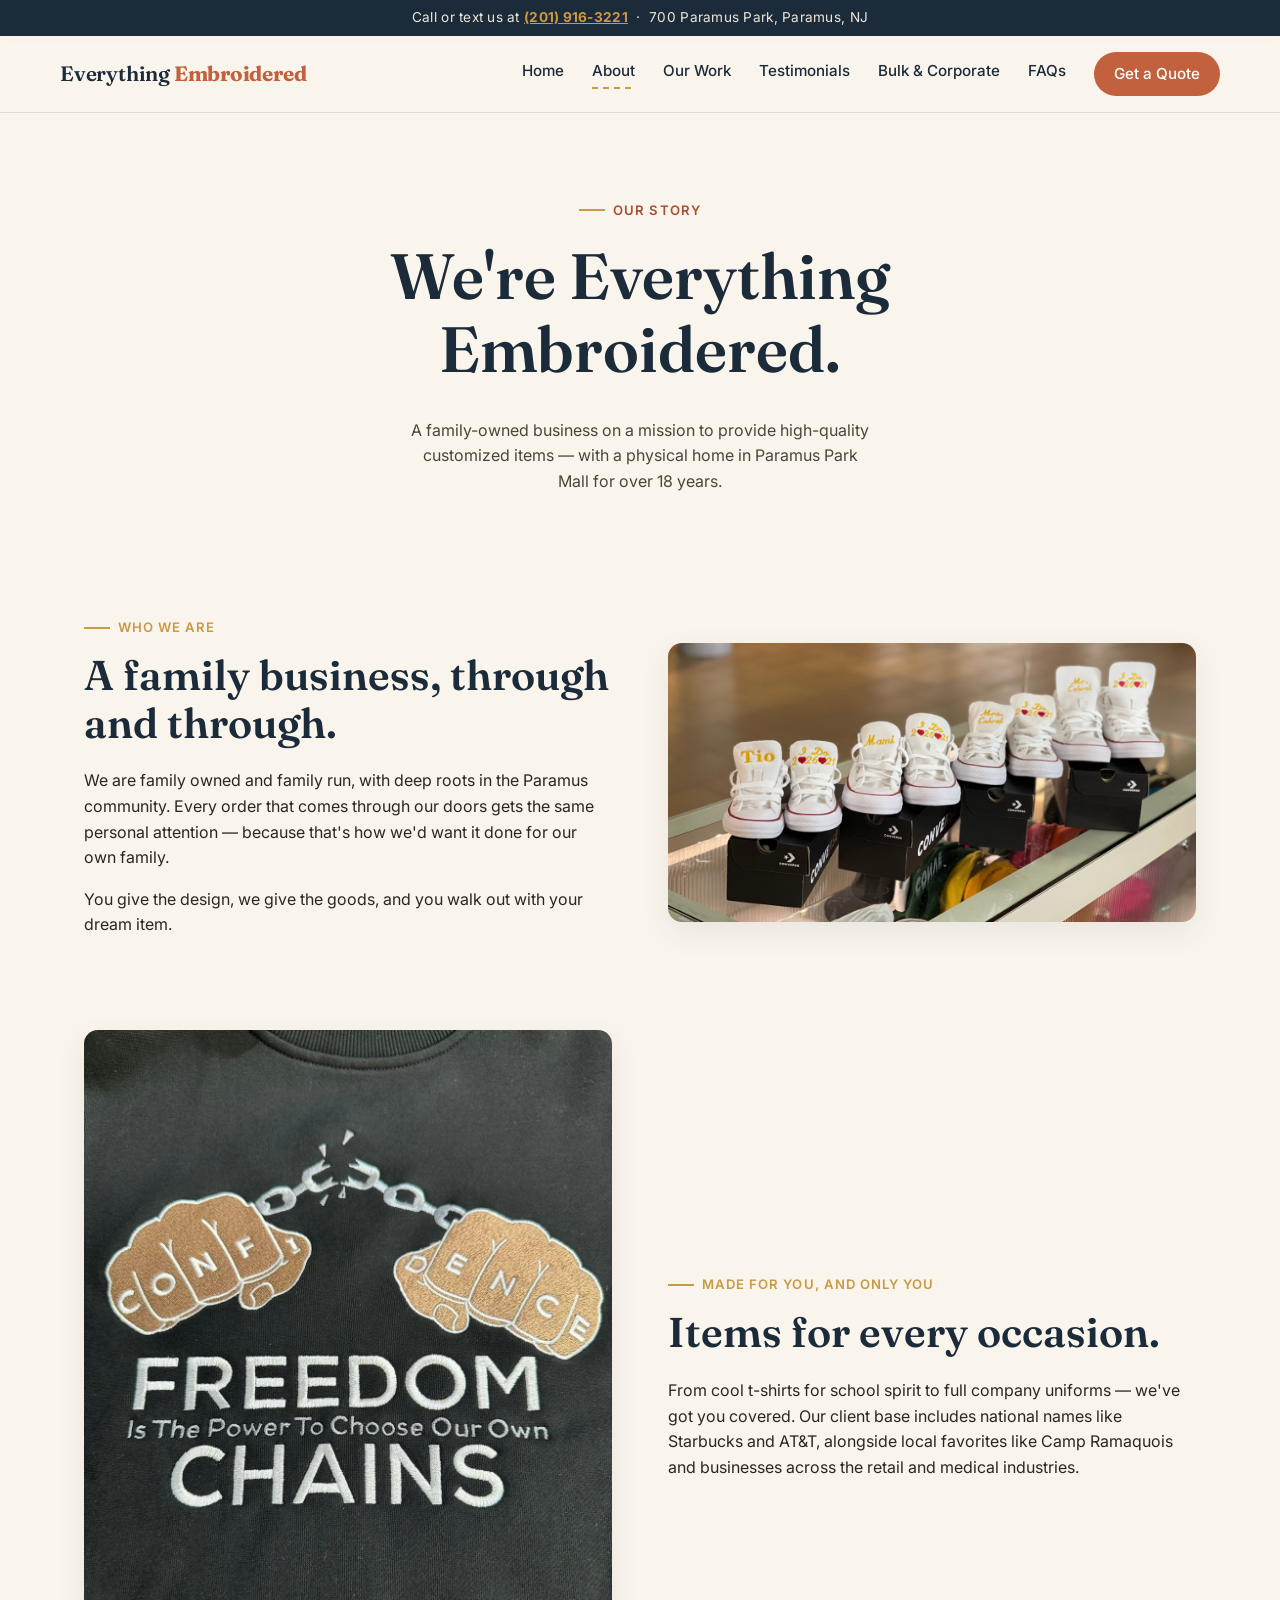
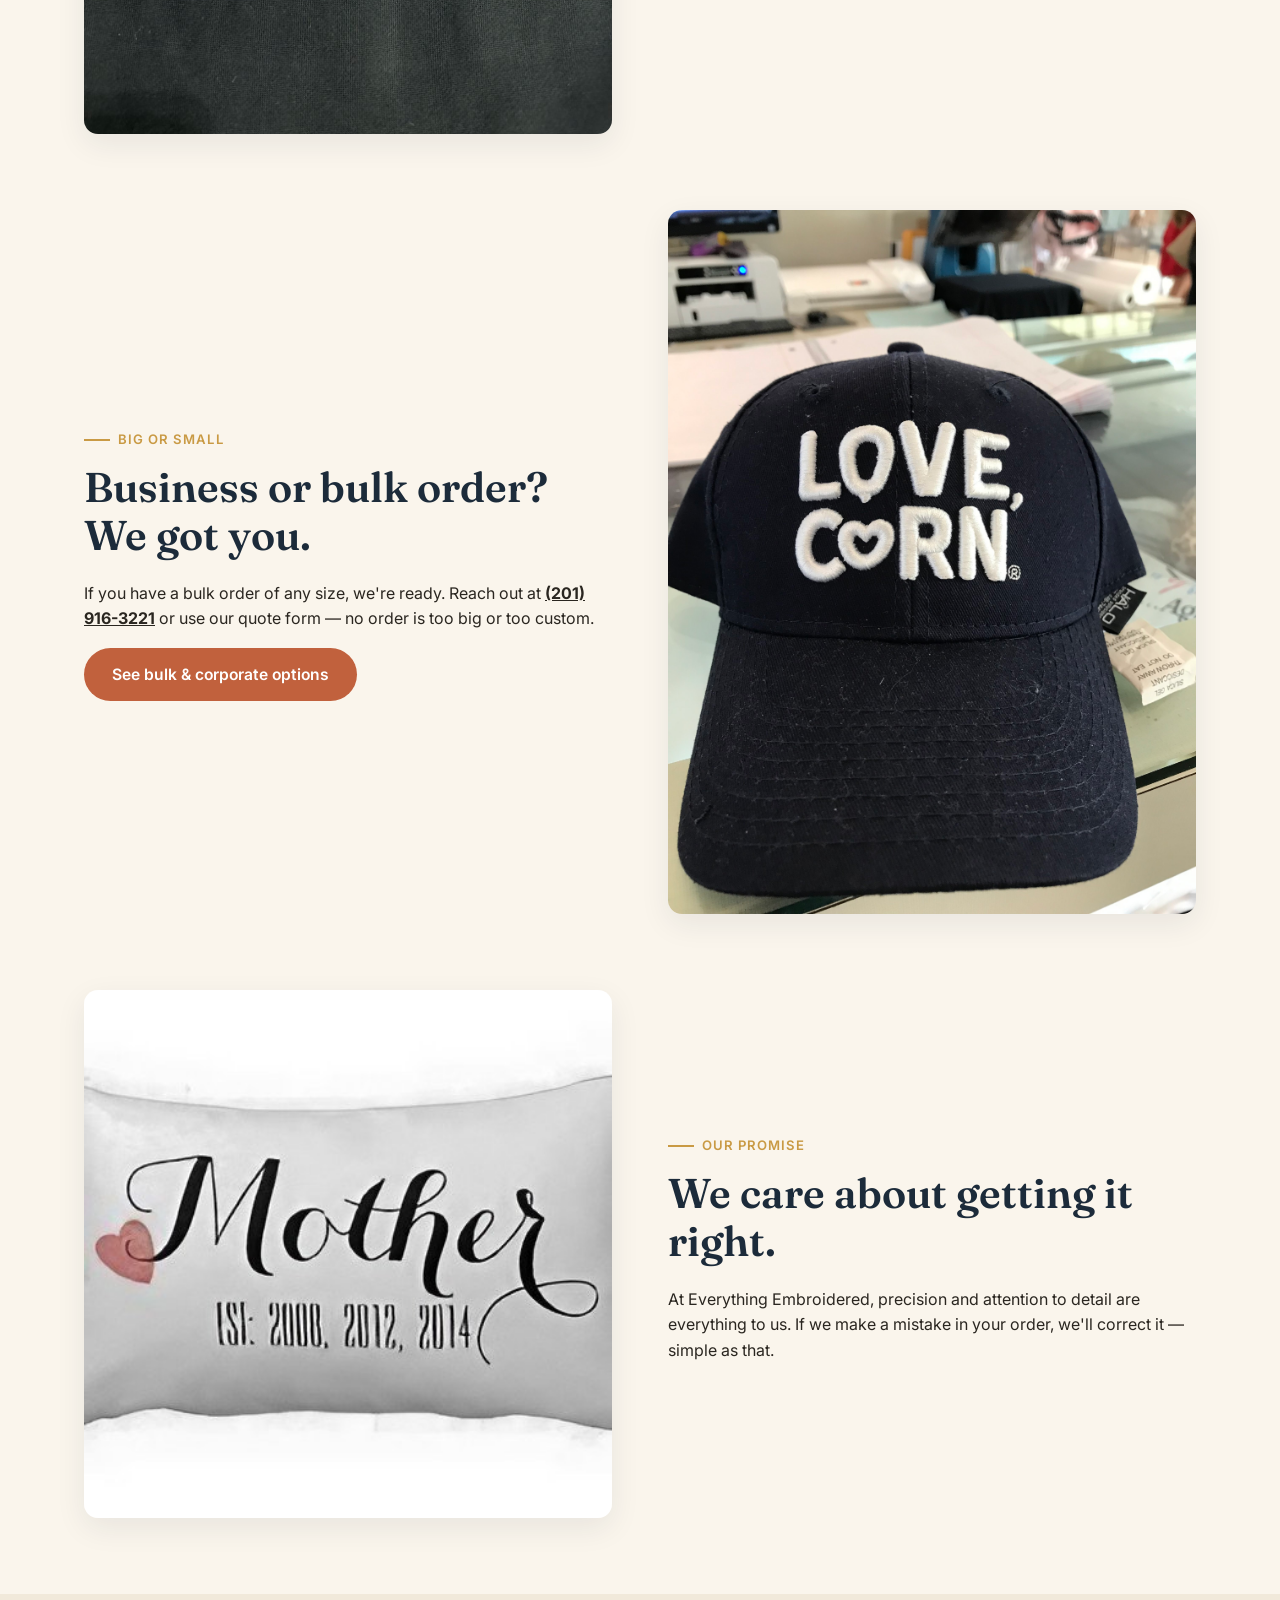
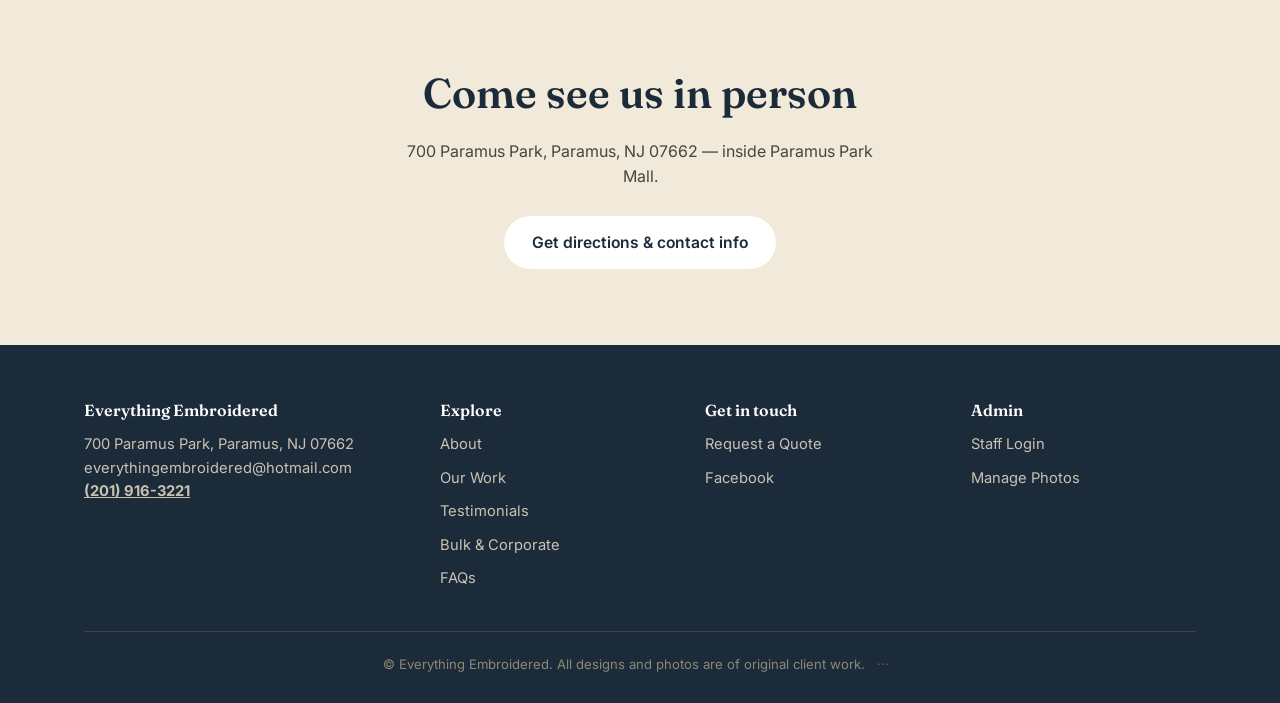
==== about.html @ 6da2e184 "Live admin page: log in, add and delete gallery photos via Pages Function; footer link Co-Authored-B" ====
<!DOCTYPE html>
<html lang="en">
<head>
<meta charset="UTF-8">
<meta name="viewport" content="width=device-width, initial-scale=1.0">
<title>About Us – Family-Owned Embroidery Shop in Paramus, NJ | Everything Embroidered</title>
<meta name="description" content="Family owned and run for over 18 years in Paramus Park Mall, NJ. Meet Everything Embroidered and see why local customers trust us for custom embroidery and printing.">
<link rel="stylesheet" href="style.css">
<link rel="icon" href="/favicon.ico" sizes="48x48">
<link rel="icon" type="image/png" sizes="32x32" href="/favicon-32.png">
<link rel="apple-touch-icon" href="/apple-touch-icon.png">
<meta name="robots" content="index, follow, max-image-preview:large, max-snippet:-1">
<meta name="theme-color" content="#1D2B3A">
<link rel="canonical" href="https://eembroidered.pages.dev/about">
<meta property="og:type" content="website">
<meta property="og:site_name" content="Everything Embroidered">
<meta property="og:locale" content="en_US">
<meta property="og:title" content="About Us – Family-Owned Embroidery Shop in Paramus, NJ | Everything Embroidered">
<meta property="og:description" content="Family owned and run for over 18 years in Paramus Park Mall, NJ. Meet Everything Embroidered and see why local customers trust us for custom embroidery and printing.">
<meta property="og:url" content="https://eembroidered.pages.dev/about">
<meta property="og:image" content="https://eembroidered.pages.dev/images_fallback/monogram.jpg">
<meta property="og:image:alt" content="Custom monogrammed embroidery by Everything Embroidered">
<meta name="twitter:card" content="summary_large_image">
<meta name="twitter:title" content="About Us – Family-Owned Embroidery Shop in Paramus, NJ | Everything Embroidered">
<meta name="twitter:description" content="Family owned and run for over 18 years in Paramus Park Mall, NJ. Meet Everything Embroidered and see why local customers trust us for custom embroidery and printing.">
<meta name="twitter:image" content="https://eembroidered.pages.dev/images_fallback/monogram.jpg">
<script type="application/ld+json">{"@context":"https://schema.org","@type":"BreadcrumbList","itemListElement":[{"@type":"ListItem","position":1,"name":"Home","item":"https://eembroidered.pages.dev/"},{"@type":"ListItem","position":2,"name":"About Us","item":"https://eembroidered.pages.dev/about"}]}</script>
</head>
<body>

<div class="call-strip">Call or text us at <a href="tel:2019163221"><strong><u>(201) 916-3221</u></strong></a> &nbsp;·&nbsp; 700 Paramus Park, Paramus, NJ</div>

<header class="site-header">
  <div class="container nav-wrap">
    <a href="index.html" class="brand">Everything <span>Embroidered</span></a>
    <button class="menu-toggle" aria-label="Toggle menu" onclick="document.querySelector('.main-nav').classList.toggle('open')">☰</button>
    <nav class="main-nav">
      <a href="index.html" class="stitch-underline">Home</a>
      <a href="about.html" class="stitch-underline active">About</a>
      <a href="work.html" class="stitch-underline">Our Work</a>
      <a href="testimonials.html" class="stitch-underline">Testimonials</a>
      <a href="bulk.html" class="stitch-underline">Bulk &amp; Corporate</a>
      <a href="faq.html" class="stitch-underline">FAQs</a>
      <a href="contact.html" class="nav-cta">Get a Quote</a>
    </nav>
  </div>
</header>

<section class="page-hero" style="padding-bottom:40px;">
  <div class="container" style="text-align:center; max-width:720px;">
    <div class="hero-eyebrow" style="justify-content:center;">Our story</div>
    <h1>We're Everything Embroidered.</h1>
    <p class="lede" style="margin:0 auto;">A family-owned business on a mission to provide high-quality customized items — with a physical home in Paramus Park Mall for over 18 years.</p>
  </div>
</section>

<section class="section">
  <div class="container">

    <div class="split-row">
      <div class="split-text">
        <div class="hero-eyebrow">Who we are</div>
        <h2>A family business, through and through.</h2>
        <p>We are family owned and family run, with deep roots in the Paramus community. Every order that comes through our doors gets the same personal attention — because that's how we'd want it done for our own family.</p>
        <p>You give the design, we give the goods, and you walk out with your dream item.</p>
      </div>
      <div class="split-photo">
        <img loading="lazy" decoding="async" src="images_fallback/IMG_1926.jpg" alt="Family keepsake embroidery">
      </div>
    </div>

    <div class="split-row reverse">
      <div class="split-text">
        <div class="hero-eyebrow">Made for you, and only you</div>
        <h2>Items for every occasion.</h2>
        <p>From cool t-shirts for school spirit to full company uniforms — we've got you covered. Our client base includes national names like Starbucks and AT&T, alongside local favorites like Camp Ramaquois and businesses across the retail and medical industries.</p>
      </div>
      <div class="split-photo">
        <img loading="lazy" decoding="async" src="images_fallback/freedom.jpg" alt="Custom embroidered apparel design"></div>
    </div>

    <div class="split-row">
      <div class="split-text">
        <div class="hero-eyebrow">Big or small</div>
        <h2>Business or bulk order? We got you.</h2>
        <p>If you have a bulk order of any size, we're ready. Reach out at <a href="tel:2019163221"><strong><u>(201) 916-3221</u></strong></a> or use our quote form — no order is too big or too custom.</p>
        <a href="bulk.html" class="btn abt-bulk-cta">See bulk &amp; corporate options</a>
      </div>
      <div class="split-photo">
        <img loading="lazy" decoding="async" src="images_fallback/IMG_8448.jpg" alt="Bulk custom order example">
      </div>
    </div>

    <div class="split-row reverse" style="margin-bottom:0;">
      <div class="split-text">
        <div class="hero-eyebrow">Our promise</div>
        <h2>We care about getting it right.</h2>
        <p>At Everything Embroidered, precision and attention to detail are everything to us. If we make a mistake in your order, we'll correct it — simple as that.</p>
      </div>
      <div class="split-photo">
        <img loading="lazy" decoding="async" src="images_fallback/mompillow.jpeg" alt="Custom pillow gift">
      </div>
    </div>

  </div>
</section>

<section class="section section-alt" style="text-align:center;">
  <div class="container">
    <h2>Come see us in person</h2>
    <p style="max-width:480px; margin:0 auto 26px; color:#4A453C;">700 Paramus Park, Paramus, NJ 07662 — inside Paramus Park Mall.</p>
    <a href="contact.html" class="btn btn-primary">Get directions &amp; contact info</a>
  </div>
</section>

<footer class="site-footer">
  <div class="container">
    <div class="footer-grid">
      <div>
        <h4>Everything Embroidered</h4>
        <p>700 Paramus Park, Paramus, NJ 07662<br>everythingembroidered@hotmail.com<br><a href="tel:2019163221"><strong><u>(201) 916-3221</u></strong></a></p>
      </div>
      <div>
        <h4>Explore</h4>
        <div class="footer-links">
          <a href="about.html">About</a>
          <a href="work.html">Our Work</a>
          <a href="testimonials.html">Testimonials</a>
          <a href="bulk.html">Bulk &amp; Corporate</a>
          <a href="faq.html">FAQs</a>
        </div>
      </div>
      <div>
        <h4>Get in touch</h4>
        <div class="footer-links">
          <a href="contact.html">Request a Quote</a>
          <a href="https://www.facebook.com/everythingembroidered11">Facebook</a>
        </div>
      </div>
      <div>
        <h4>Admin</h4>
        <div class="footer-links">
          <a href="#" id="staffGate2">Staff Login</a>
          <a href="admin.html">Manage Photos</a>
        </div>
      </div>
    </div>
    <div class="footer-bottom">© Everything Embroidered. All designs and photos are of original client work. <a href="#" id="staffGate" style="color:inherit; text-decoration:none; opacity:0.6; padding:4px 8px;" title="Staff access">&middot;&middot;&middot;</a></div>
  </div>
</footer>

<a href="tel:2019163221" class="sticky-call">📞 Call Now</a>

<script src="gallery-config.js"></script>
<script src="site.js" defer></script>
</body>
</html>
---- style.css ----
@import url('https://fonts.googleapis.com/css2?family=Fraunces:ital,opsz,wght@0,9..144,400;0,9..144,500;0,9..144,600;0,9..144,700;1,9..144,500&family=Inter:wght@400;500;600;700&display=swap');

:root {
  --navy: #1C2B3A;
  --forest: #233D2E;
  --terracotta: #C1613D;
  --terracotta-dark: #A64F31;
  --cream: #FAF5EC;
  --cream-2: #F1E9DA;
  --ink: #2A2620;
  --thread-gold: #C99A44;
  --line: rgba(42,38,32,0.12);
  --radius: 14px;
  --shadow: 0 10px 30px rgba(28,43,58,0.08);
}

* { box-sizing: border-box; }

html { scroll-behavior: smooth; }

body {
  margin: 0;
  background: var(--cream);
  color: var(--ink);
  font-family: 'Inter', sans-serif;
  font-size: 16px;
  line-height: 1.6;
}

h1, h2, h3, h4 {
  font-family: 'Fraunces', serif;
  font-weight: 600;
  color: var(--navy);
  line-height: 1.15;
  margin: 0 0 0.5em;
}

h1 { font-size: clamp(2.4rem, 5vw, 4rem); }
h2 { font-size: clamp(1.8rem, 3.4vw, 2.6rem); }
h3 { font-size: 1.3rem; }

p { margin: 0 0 1em; }

a { color: inherit; text-decoration: none; }

img { max-width: 100%; display: block; }

.container {
  max-width: 1160px;
  margin: 0 auto;
  padding: 0 24px;
}

/* Stitch motif — signature element */
.stitch-rule {
  border: none;
  height: 0;
  border-top: 2px dashed var(--thread-gold);
  opacity: 0.6;
  margin: 0;
}

.stitch-underline {
  position: relative;
  padding-bottom: 6px;
}
.stitch-underline::after {
  content: "";
  position: absolute;
  left: 0; bottom: 0;
  width: 100%; height: 2px;
  background-image: linear-gradient(90deg, var(--thread-gold) 0 6px, transparent 6px 11px);
  background-size: 11px 2px;
  opacity: 0;
  transform: scaleX(0);
  transform-origin: left;
  transition: transform 0.3s ease, opacity 0.3s ease;
}
.stitch-underline:hover::after,
.stitch-underline.active::after {
  opacity: 1;
  transform: scaleX(1);
}

/* Header */
header.site-header {
  position: sticky;
  top: 0;
  z-index: 50;
  background: rgba(250,245,236,0.92);
  backdrop-filter: blur(8px);
  border-bottom: 1px solid var(--line);
}
.nav-wrap {
  display: flex;
  align-items: center;
  justify-content: space-between;
  padding: 16px 0;
}
.brand {
  font-family: 'Fraunces', serif;
  font-weight: 600;
  font-size: 1.3rem;
  color: var(--navy);
  letter-spacing: -0.01em;
  white-space: nowrap;
}
.brand span { color: var(--terracotta); font-weight: 700; }

nav.main-nav {
  display: flex;
  gap: 28px;
  align-items: center;
}
nav.main-nav a {
  font-size: 0.95rem;
  font-weight: 500;
  color: var(--navy);
}
.nav-cta {
  background: var(--terracotta);
  color: #fff !important;
  padding: 10px 20px;
  border-radius: 999px;
  font-weight: 600;
  transition: background 0.2s ease, transform 0.2s ease;
}
.nav-cta:hover { background: var(--terracotta-dark); transform: translateY(-1px); }

.abt-bulk-cta {
  background: var(--terracotta);
  color: #fff !important;
}
.abt-bulk-cta:hover { background: var(--terracotta-dark); transform: translateY(-1px); }

.call-strip {
  background: var(--navy);
  color: #EFE7D8;
  text-align: center;
  font-size: 0.85rem;
  padding: 7px 12px;
  letter-spacing: 0.02em;
}
.call-strip a { color: var(--thread-gold); font-weight: 600; }

.menu-toggle {
  display: none;
  background: none;
  border: none;
  font-size: 1.6rem;
  color: var(--navy);
  cursor: pointer;
}

/* Hero */
.hero {
  position: relative;
  overflow: hidden;
  min-height: 82vh;
  display: flex;
  align-items: center;
  justify-content: center;
  text-align: center;
  padding: 60px 24px;
  color: #fff;
}
.hero-bg {
  position: absolute;
  inset: 0;
  z-index: 0;
}
.hero-bg img {
  width: 100%;
  height: 100%;
  object-fit: cover;
  filter: saturate(1.25) contrast(1.05);
}
.hero-bg::after {
  content: "";
  position: absolute;
  inset: 0;
  background: linear-gradient(180deg, rgba(28,43,58,0.30), rgba(28,43,58,0.52));
}
.hero-content {
  position: relative;
  z-index: 1;
  max-width: 720px;
}
.hero-eyebrow {
  display: inline-flex;
  align-items: center;
  gap: 8px;
  font-size: 0.82rem;
  font-weight: 600;
  letter-spacing: 0.08em;
  text-transform: uppercase;
  color: var(--thread-gold);
  margin-bottom: 18px;
  justify-content: center;
}
.hero-eyebrow::before {
  content: "";
  width: 26px;
  height: 2px;
  background: var(--thread-gold);
}
.hero h1 {
  color: #fff;
  margin-bottom: 16px;
  font-size: clamp(2.6rem, 6vw, 4.4rem);
  text-shadow: 0 2px 18px rgba(15,25,35,0.55);
}
.hero .lede {
  font-size: 1.15rem;
  color: rgba(255,255,255,0.95);
  max-width: 46ch;
  margin: 0 auto 30px;
  text-shadow: 0 1px 12px rgba(15,25,35,0.55);
}

/* Simple text hero for inner pages (no background image) */
.page-hero {
  padding: 80px 0 30px;
  text-align: center;
}
.page-hero .hero-eyebrow {
  justify-content: center;
  color: var(--terracotta-dark);
}
.page-hero .hero-eyebrow::before { background: var(--thread-gold); }
.page-hero h1 { color: var(--navy); }
.page-hero .lede { color: #4A453C; max-width: 46ch; margin: 0 auto 30px; }

/* Wide banner image for inner pages */
.page-banner {
  border-radius: var(--radius);
  overflow: hidden;
  box-shadow: var(--shadow);
  height: 340px;
}
.page-banner img {
  width: 100%;
  height: 100%;
  object-fit: cover;
}

/* Special adjustments for bulk page banner */
.page-banner-bulk {
  border-radius: var(--radius);
  overflow: hidden;
  box-shadow: var(--shadow);
  height: 340px;
}
.page-banner-bulk img {
  width: 100%;
  height: 100%;
  object-fit: cover;
  object-position: center 60%;
}

.btn-row { display: flex; gap: 16px; flex-wrap: wrap; justify-content: center; }
.btn {
  display: inline-block;
  padding: 14px 28px;
  border-radius: 999px;
  font-weight: 600;
  font-size: 0.98rem;
  transition: all 0.2s ease;
}
.btn-primary {
  background: #fff;
  color: var(--navy);
}
.btn-primary:hover { background: var(--cream-2); transform: translateY(-2px); }
.btn-secondary {
  border: 1.5px solid #fff;
  color: #fff;
}
.btn-secondary:hover { background: #fff; color: var(--navy); }

/* Section spacing */
.section { padding: 76px 0; }
.section-tight { padding: 48px 0; }
.section-alt { background: var(--cream-2); }
.section-dark { background: var(--navy); color: #EFE7D8; }
.section-dark h2, .section-dark h3 { color: #fff; }

.section-head {
  max-width: 640px;
  margin: 0 auto 44px;
  text-align: center;
}
.section-head .hero-eyebrow { justify-content: center; }
.section-head p { color: #4A453C; font-size: 1.05rem; }

/* Category tiles */
.tile-grid {
  display: grid;
  grid-template-columns: repeat(auto-fit, minmax(240px, 1fr));
  gap: 22px;
}
.tile {
  background: #fff;
  border-radius: var(--radius);
  overflow: hidden;
  box-shadow: var(--shadow);
  transition: transform 0.25s ease, box-shadow 0.25s ease;
}
.tile:hover { transform: translateY(-5px); box-shadow: 0 16px 40px rgba(28,43,58,0.14); }
.tile-img { aspect-ratio: 1/1; overflow: hidden; }
.tile-img img { width: 100%; height: 100%; object-fit: cover; }
.tile-body { padding: 20px 22px 24px; }
.tile-body h3 { margin-bottom: 6px; }
.tile-price {
  display: inline-block;
  font-size: 0.82rem;
  font-weight: 600;
  color: var(--terracotta-dark);
  background: rgba(193,97,61,0.1);
  padding: 4px 12px;
  border-radius: 999px;
  margin-bottom: 10px;
}
.tile-body p { color: #57534A; font-size: 0.95rem; margin-bottom: 0; }

/* Masonry-ish gallery */
.gallery {
  columns: 4 220px;
  column-gap: 18px;
}
.gallery figure {
  margin: 0 0 18px;
  break-inside: avoid;
  border-radius: 10px;
  overflow: hidden;
  box-shadow: var(--shadow);
}
.gallery img { width: 100%; display: block; }

/* Two-col content rows (About page) */
.split-row {
  display: grid;
  grid-template-columns: 1fr 1fr;
  gap: 56px;
  align-items: center;
  margin-bottom: 76px;
}
.split-row.reverse .split-photo { order: 1; }
.split-row.reverse .split-text { order: 2; }
.split-photo {
  border-radius: var(--radius);
  overflow: hidden;
  box-shadow: var(--shadow);
}
.split-photo img { width: 100%; }
.split-text .hero-eyebrow { margin-bottom: 14px; }

/* Client logos strip */
.client-strip {
  display: flex;
  flex-wrap: wrap;
  gap: 14px;
  justify-content: center;
  margin-top: 34px;
}
.client-chip {
  background: rgba(255,255,255,0.08);
  border: 1px solid rgba(255,255,255,0.18);
  padding: 10px 20px;
  border-radius: 999px;
  font-size: 0.9rem;
  font-weight: 500;
}

/* Steps */
.steps {
  display: grid;
  grid-template-columns: repeat(3, 1fr);
  gap: 30px;
  margin-top: 40px;
}
.step {
  background: #fff;
  border-radius: var(--radius);
  padding: 30px 26px;
  box-shadow: var(--shadow);
  position: relative;
}
.step .num {
  font-family: 'Fraunces', serif;
  font-size: 2rem;
  color: var(--thread-gold);
  margin-bottom: 12px;
  font-weight: 600;
}

/* Forms */
.form-card {
  background: #fff;
  border-radius: var(--radius);
  padding: 40px;
  box-shadow: var(--shadow);
}
.form-row { display: grid; grid-template-columns: 1fr 1fr; gap: 18px; margin-bottom: 18px; }
.form-field { display: flex; flex-direction: column; gap: 6px; margin-bottom: 18px; }
.form-field.full { grid-column: 1 / -1; }
.form-field label { font-size: 0.88rem; font-weight: 600; color: var(--navy); }
.form-field input,
.form-field select,
.form-field textarea {
  font-family: 'Inter', sans-serif;
  font-size: 0.98rem;
  padding: 12px 14px;
  border: 1.5px solid var(--line);
  border-radius: 8px;
  background: var(--cream);
  color: var(--ink);
}
.form-field input:focus,
.form-field select:focus,
.form-field textarea:focus {
  outline: 2px solid var(--terracotta);
  outline-offset: 1px;
  background: #fff;
}
.form-field textarea { resize: vertical; min-height: 110px; }

/* Contact info cards */
.contact-cards { display: grid; grid-template-columns: repeat(3, 1fr); gap: 22px; margin-bottom: 50px; }
.contact-card {
  background: #fff;
  border-radius: var(--radius);
  padding: 26px;
  box-shadow: var(--shadow);
  text-align: center;
}
.contact-card .icon { font-size: 1.6rem; margin-bottom: 10px; }
.contact-card a, .contact-card p { color: #4A453C; margin: 0; }
.contact-card a { color: var(--terracotta-dark); font-weight: 600; }

/* FAQ accordion */
.faq-item {
  border-bottom: 1px solid var(--line);
  padding: 22px 0;
}
.faq-item summary {
  cursor: pointer;
  font-family: 'Fraunces', serif;
  font-weight: 600;
  font-size: 1.1rem;
  color: var(--navy);
  list-style: none;
  display: flex;
  justify-content: space-between;
  align-items: center;
}
.faq-item summary::-webkit-details-marker { display: none; }
.faq-item summary::after {
  content: "+";
  font-size: 1.4rem;
  color: var(--terracotta);
  transition: transform 0.2s ease;
}
.faq-item[open] summary::after { transform: rotate(45deg); }
.faq-item p { margin-top: 12px; color: #4A453C; }

/* Footer */
footer.site-footer {
  background: var(--navy);
  color: #C9C2B2;
  padding: 56px 0 28px;
}
.footer-grid {
  display: grid;
  grid-template-columns: 1.4fr 1fr 1fr 1fr;
  gap: 40px;
  margin-bottom: 40px;
}
.footer-grid h4 { color: #fff; font-size: 1rem; margin-bottom: 14px; }
.footer-grid a, .footer-grid p { color: #C9C2B2; font-size: 0.92rem; }
.footer-links { display: flex; flex-direction: column; gap: 10px; }
.footer-bottom {
  border-top: 1px solid rgba(255,255,255,0.12);
  padding-top: 22px;
  font-size: 0.82rem;
  color: #8B8877;
  text-align: center;
}

/* Sticky call button (mobile) */
.sticky-call {
  display: none;
}

/* Responsive */
@media (max-width: 900px) {
  .hero-grid, .split-row, .split-row.reverse { grid-template-columns: 1fr; }
  .split-row.reverse .split-photo { order: 0; }
  .split-row.reverse .split-text { order: 0; }
  .tile-grid { grid-template-columns: repeat(2, 1fr); }
  .steps { grid-template-columns: 1fr; }
  .contact-cards { grid-template-columns: 1fr; }
  .footer-grid { grid-template-columns: 1fr; }
  .form-row { grid-template-columns: 1fr; }
}

@media (max-width: 720px) {
  nav.main-nav {
    position: fixed;
    top: 96px; left: 0; right: 0;
    background: var(--cream);
    flex-direction: column;
    padding: 20px 24px 30px;
    border-bottom: 1px solid var(--line);
    display: none;
    gap: 18px;
  }
  nav.main-nav.open { display: flex; }
  .menu-toggle { display: block; }
  .tile-grid { grid-template-columns: 1fr; }
  .gallery { columns: 2 160px; }
  .sticky-call {
    display: flex;
    position: fixed;
    bottom: 18px; left: 50%;
    transform: translateX(-50%);
    background: var(--terracotta);
    color: #fff;
    padding: 14px 26px;
    border-radius: 999px;
    font-weight: 600;
    box-shadow: 0 8px 24px rgba(0,0,0,0.25);
    z-index: 60;
    align-items: center;
    gap: 8px;
  }
}

@media (prefers-reduced-motion: reduce) {
  * { transition: none !important; animation: none !important; }
}
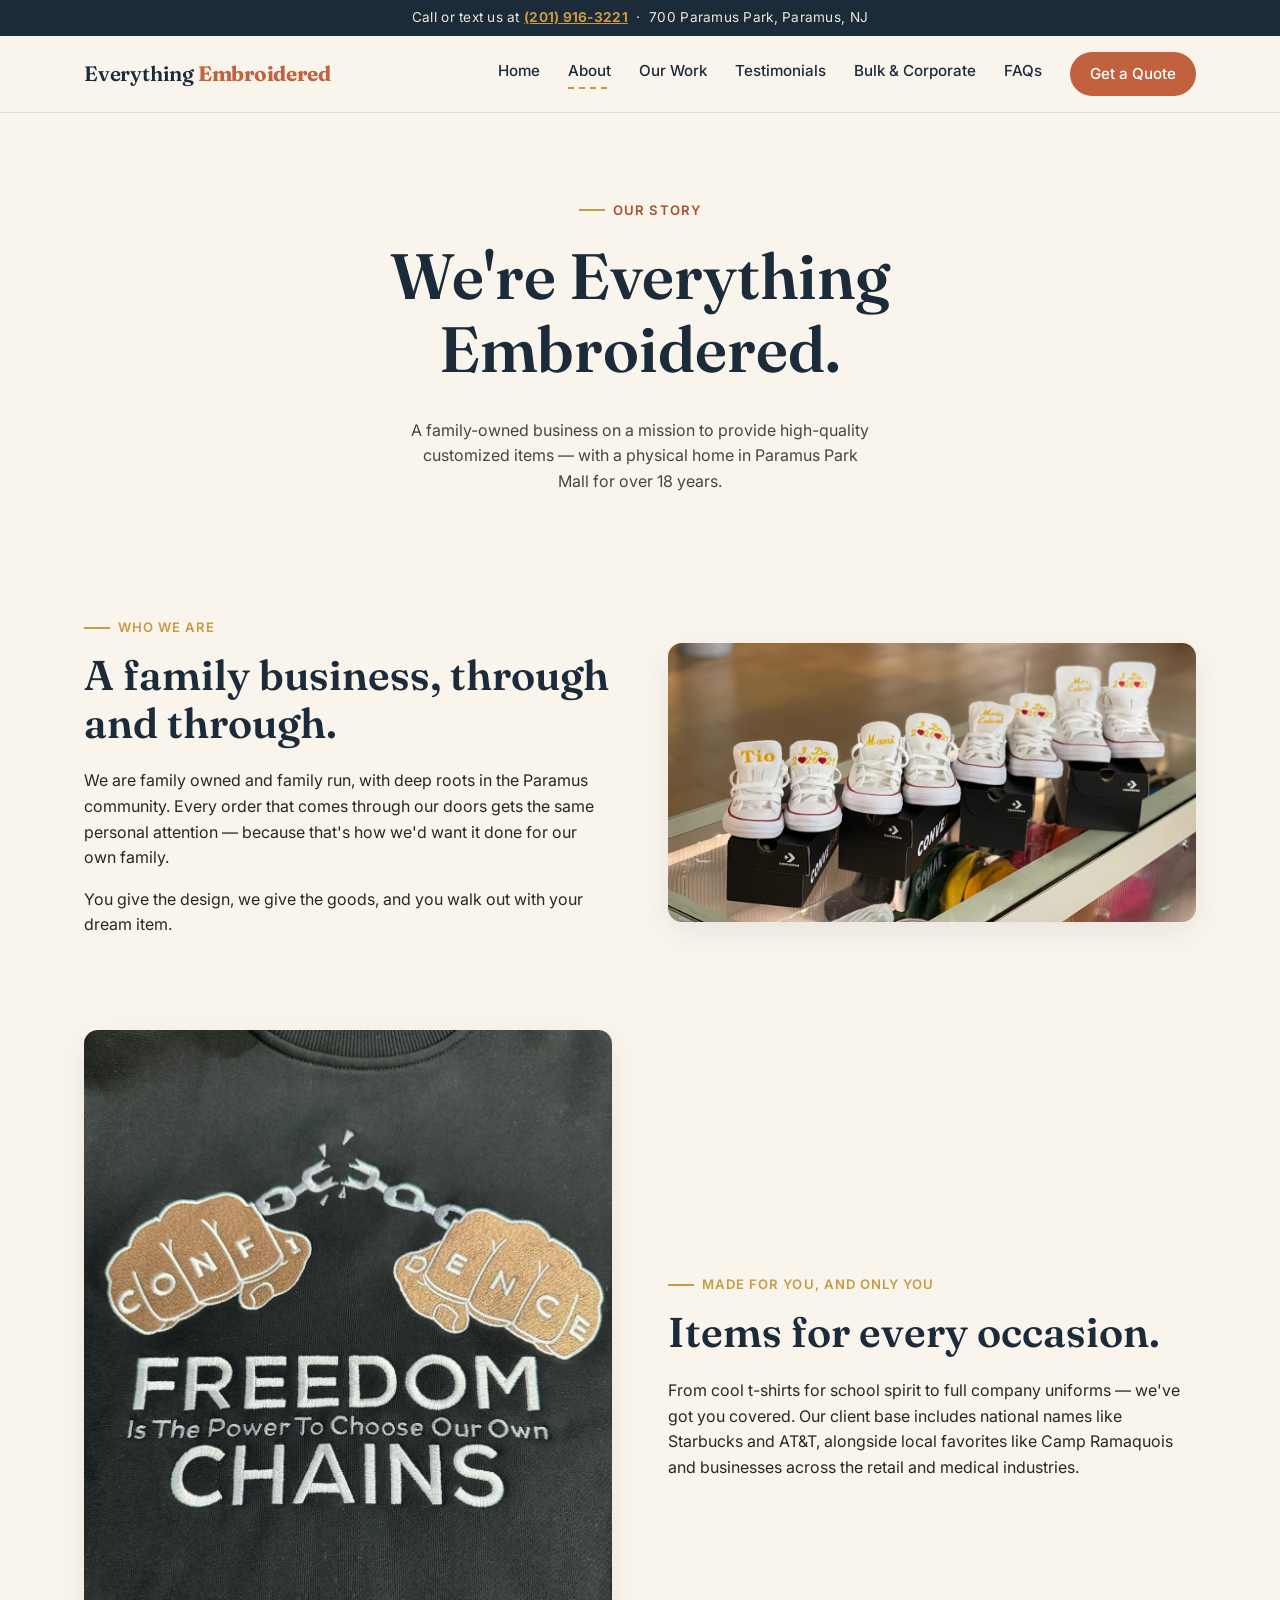
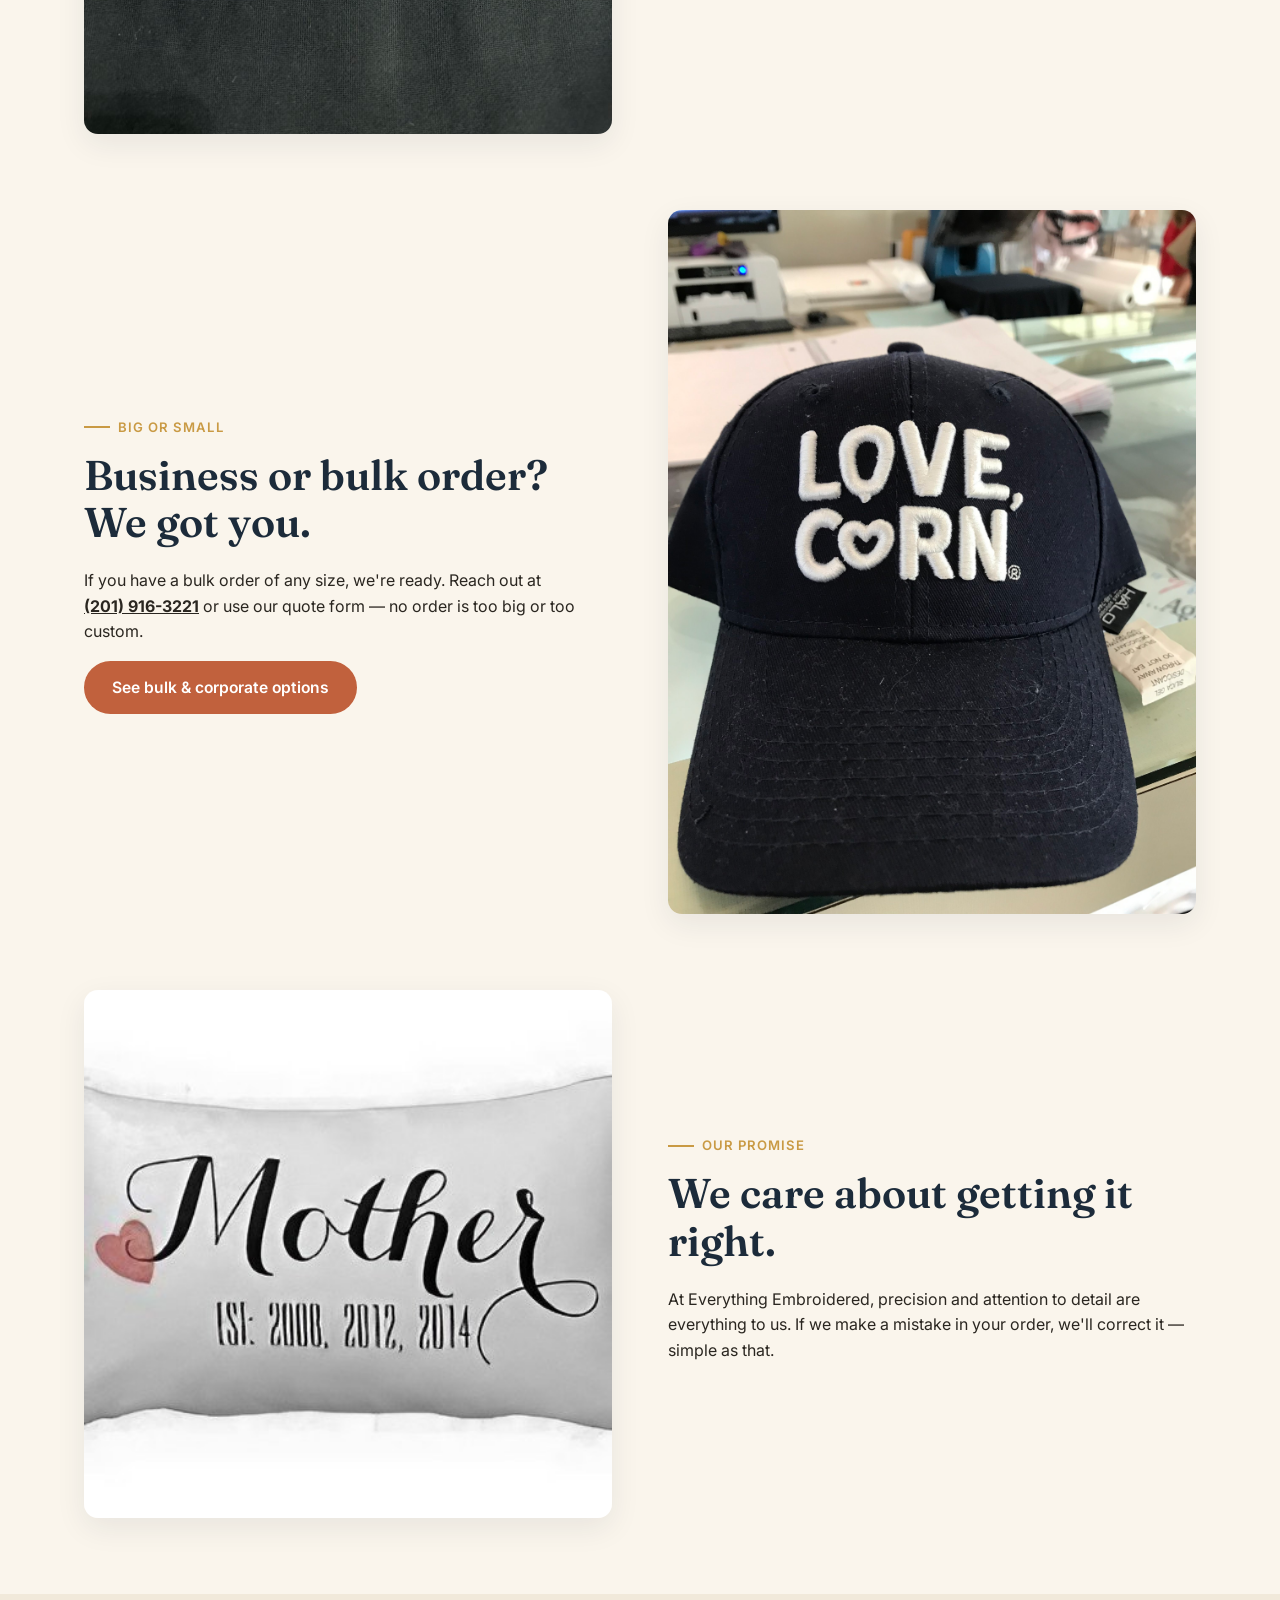
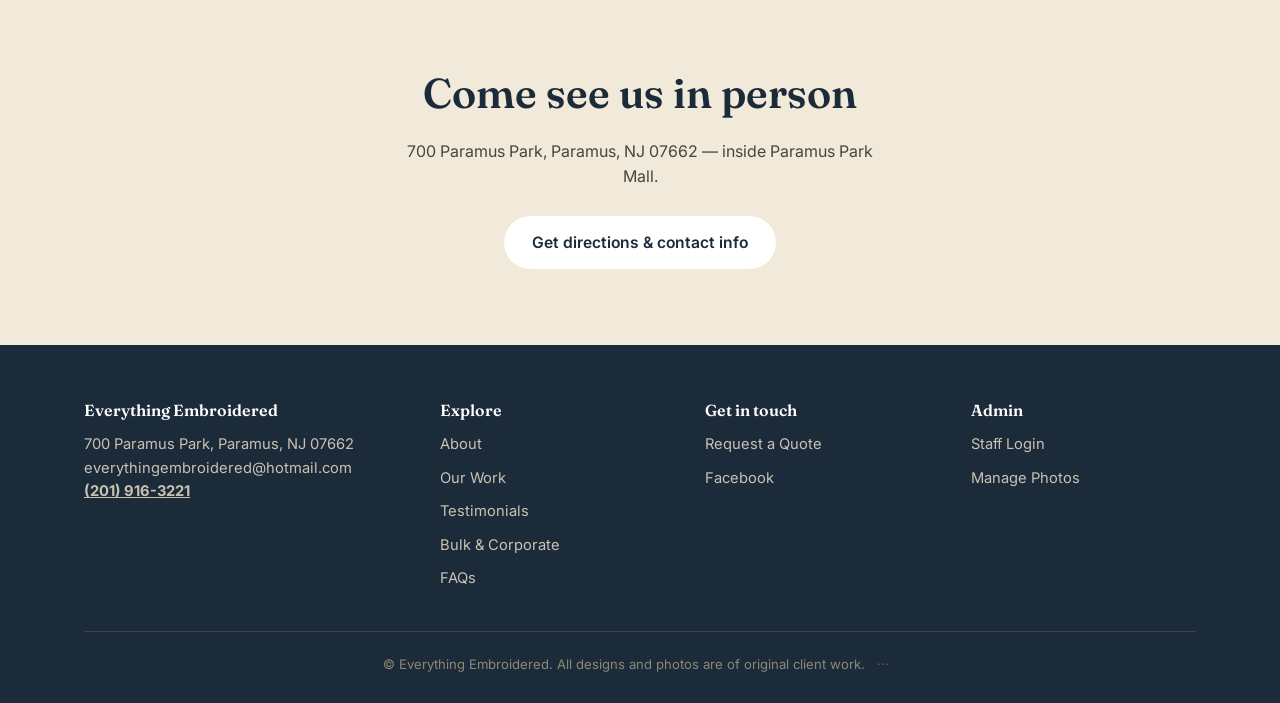
==== commit d602e453: "Switch to eembroidered.com: SEO/AIO (llms.txt, AI crawler rules, richer schema, FAQ), pages.dev redi" ====
--- a/about.html
+++ b/about.html
@@ -11,37 +11,37 @@
 <link rel="apple-touch-icon" href="/apple-touch-icon.png">
 <meta name="robots" content="index, follow, max-image-preview:large, max-snippet:-1">
 <meta name="theme-color" content="#1D2B3A">
-<link rel="canonical" href="https://eembroidered.pages.dev/about">
+<link rel="canonical" href="https://eembroidered.com/about">
 <meta property="og:type" content="website">
 <meta property="og:site_name" content="Everything Embroidered">
 <meta property="og:locale" content="en_US">
 <meta property="og:title" content="About Us – Family-Owned Embroidery Shop in Paramus, NJ | Everything Embroidered">
 <meta property="og:description" content="Family owned and run for over 18 years in Paramus Park Mall, NJ. Meet Everything Embroidered and see why local customers trust us for custom embroidery and printing.">
-<meta property="og:url" content="https://eembroidered.pages.dev/about">
-<meta property="og:image" content="https://eembroidered.pages.dev/images_fallback/monogram.jpg">
+<meta property="og:url" content="https://eembroidered.com/about">
+<meta property="og:image" content="https://eembroidered.com/images_fallback/monogram.jpg">
 <meta property="og:image:alt" content="Custom monogrammed embroidery by Everything Embroidered">
 <meta name="twitter:card" content="summary_large_image">
 <meta name="twitter:title" content="About Us – Family-Owned Embroidery Shop in Paramus, NJ | Everything Embroidered">
 <meta name="twitter:description" content="Family owned and run for over 18 years in Paramus Park Mall, NJ. Meet Everything Embroidered and see why local customers trust us for custom embroidery and printing.">
-<meta name="twitter:image" content="https://eembroidered.pages.dev/images_fallback/monogram.jpg">
-<script type="application/ld+json">{"@context":"https://schema.org","@type":"BreadcrumbList","itemListElement":[{"@type":"ListItem","position":1,"name":"Home","item":"https://eembroidered.pages.dev/"},{"@type":"ListItem","position":2,"name":"About Us","item":"https://eembroidered.pages.dev/about"}]}</script>
+<meta name="twitter:image" content="https://eembroidered.com/images_fallback/monogram.jpg">
+<script type="application/ld+json">{"@context":"https://schema.org","@type":"BreadcrumbList","itemListElement":[{"@type":"ListItem","position":1,"name":"Home","item":"https://eembroidered.com/"},{"@type":"ListItem","position":2,"name":"About Us","item":"https://eembroidered.com/about"}]}</script>
 </head>
 <body>
 
-<div class="call-strip">Call or text us at <a href="tel:2019163221"><strong><u>(201) 916-3221</u></strong></a> &nbsp;·&nbsp; 700 Paramus Park, Paramus, NJ</div>
+<div class="call-strip">Call or text us at <a href="tel:2019163221"><strong><u>(201) 916-3221</u></strong></a><span class="strip-addr"> &nbsp;·&nbsp; 700 Paramus Park, Paramus, NJ</span></div>
 
 <header class="site-header">
   <div class="container nav-wrap">
-    <a href="index.html" class="brand">Everything <span>Embroidered</span></a>
+    <a href="/" class="brand">Everything <span>Embroidered</span></a>
     <button class="menu-toggle" aria-label="Toggle menu" onclick="document.querySelector('.main-nav').classList.toggle('open')">☰</button>
     <nav class="main-nav">
-      <a href="index.html" class="stitch-underline">Home</a>
-      <a href="about.html" class="stitch-underline active">About</a>
-      <a href="work.html" class="stitch-underline">Our Work</a>
-      <a href="testimonials.html" class="stitch-underline">Testimonials</a>
-      <a href="bulk.html" class="stitch-underline">Bulk &amp; Corporate</a>
-      <a href="faq.html" class="stitch-underline">FAQs</a>
-      <a href="contact.html" class="nav-cta">Get a Quote</a>
+      <a href="/" class="stitch-underline">Home</a>
+      <a href="/about" class="stitch-underline active">About</a>
+      <a href="/work" class="stitch-underline">Our Work</a>
+      <a href="/testimonials" class="stitch-underline">Testimonials</a>
+      <a href="/bulk" class="stitch-underline">Bulk &amp; Corporate</a>
+      <a href="/faq" class="stitch-underline">FAQs</a>
+      <a href="/contact" class="nav-cta">Get a Quote</a>
     </nav>
   </div>
 </header>
@@ -84,7 +84,7 @@
         <div class="hero-eyebrow">Big or small</div>
         <h2>Business or bulk order? We got you.</h2>
         <p>If you have a bulk order of any size, we're ready. Reach out at <a href="tel:2019163221"><strong><u>(201) 916-3221</u></strong></a> or use our quote form — no order is too big or too custom.</p>
-        <a href="bulk.html" class="btn abt-bulk-cta">See bulk &amp; corporate options</a>
+        <a href="/bulk" class="btn abt-bulk-cta">See bulk &amp; corporate options</a>
       </div>
       <div class="split-photo">
         <img loading="lazy" decoding="async" src="images_fallback/IMG_8448.jpg" alt="Bulk custom order example">
@@ -109,7 +109,7 @@
   <div class="container">
     <h2>Come see us in person</h2>
     <p style="max-width:480px; margin:0 auto 26px; color:#4A453C;">700 Paramus Park, Paramus, NJ 07662 — inside Paramus Park Mall.</p>
-    <a href="contact.html" class="btn btn-primary">Get directions &amp; contact info</a>
+    <a href="/contact" class="btn btn-primary">Get directions &amp; contact info</a>
   </div>
 </section>
 
@@ -123,17 +123,17 @@
       <div>
         <h4>Explore</h4>
         <div class="footer-links">
-          <a href="about.html">About</a>
-          <a href="work.html">Our Work</a>
-          <a href="testimonials.html">Testimonials</a>
-          <a href="bulk.html">Bulk &amp; Corporate</a>
-          <a href="faq.html">FAQs</a>
+          <a href="/about">About</a>
+          <a href="/work">Our Work</a>
+          <a href="/testimonials">Testimonials</a>
+          <a href="/bulk">Bulk &amp; Corporate</a>
+          <a href="/faq">FAQs</a>
         </div>
       </div>
       <div>
         <h4>Get in touch</h4>
         <div class="footer-links">
-          <a href="contact.html">Request a Quote</a>
+          <a href="/contact">Request a Quote</a>
           <a href="https://www.facebook.com/everythingembroidered11">Facebook</a>
         </div>
       </div>
--- a/style.css
+++ b/style.css
@@ -539,3 +539,80 @@
 @media (prefers-reduced-motion: reduce) {
   * { transition: none !important; animation: none !important; }
 }
+
+/* ---------- Mobile polish ---------- */
+
+/* .nav-wrap's own padding shorthand was wiping the container's side gutters */
+.nav-wrap { padding-left: 24px; padding-right: 24px; }
+a[href^="tel:"] { white-space: nowrap; }
+.site-header { position: sticky; top: 0; z-index: 50; }
+
+@media (max-width: 720px) {
+  .container { padding: 0 20px; }
+  .nav-wrap { padding: 12px 20px; }
+  .brand { font-size: 1.15rem; }
+  .menu-toggle {
+    padding: 8px 10px;
+    margin-right: -10px;
+    min-width: 44px; min-height: 44px;
+    line-height: 1;
+  }
+
+  /* Top strip: one tidy line, address hidden (it's in the footer + hero) */
+  .call-strip {
+    font-size: 0.85rem;
+    padding: 8px 12px;
+    line-height: 1.3;
+  }
+  .call-strip .strip-addr { display: none; }
+
+  /* Dropdown hangs directly off the header instead of a guessed pixel offset */
+  .site-header { position: sticky; }
+  nav.main-nav {
+    position: absolute;
+    top: 100%;
+    max-height: calc(100vh - 120px);
+    overflow-y: auto;
+    box-shadow: 0 18px 30px rgba(28,43,58,0.15);
+    align-items: stretch;
+    text-align: center;
+    gap: 4px;
+  }
+  nav.main-nav a { padding: 12px 8px; font-size: 1.05rem; }
+  nav.main-nav .nav-cta { margin-top: 8px; padding: 14px 20px; }
+
+  /* Hero */
+  .hero { min-height: 0; padding: 56px 20px 96px; }
+  .hero-eyebrow { font-size: 0.74rem; text-align: center; gap: 0; }
+  .hero-eyebrow::before { display: none; }
+  .hero h1 { font-size: clamp(2.3rem, 11vw, 3rem); }
+  .hero .lede { font-size: 1.05rem; margin-bottom: 24px; }
+  .hero .btn-row { flex-direction: column; align-items: stretch; gap: 12px; max-width: 320px; margin: 0 auto; }
+  .hero .btn { text-align: center; }
+
+  .page-hero { padding: 48px 0 20px; }
+  .section { padding: 52px 0; }
+  .section-head { margin-bottom: 30px; }
+  .page-banner, .page-banner-bulk { height: 220px; }
+  .split-row { gap: 28px; margin-bottom: 48px; }
+  .form-card { padding: 24px 18px; }
+  .gallery { column-gap: 12px; }
+  .gallery figure { margin-bottom: 12px; }
+  .btn { padding: 14px 26px; }
+  .btn-row { flex-direction: column; align-items: stretch; max-width: 340px; margin-left: auto; margin-right: auto; }
+
+  /* keep the floating Call button from covering the footer text */
+  footer.site-footer { padding-bottom: 96px; }
+  .footer-grid { gap: 28px; }
+}
+
+@media (max-width: 380px) {
+  .brand { font-size: 1.02rem; }
+  .hero h1 { font-size: 2.2rem; }
+}
+
+@media (max-width: 720px) {
+  .hero-bg::after { background: linear-gradient(180deg, rgba(28,43,58,0.52), rgba(28,43,58,0.68)); }
+  .hero .hero-eyebrow { color: #F2D58A; text-shadow: 0 1px 8px rgba(15,25,35,0.7); }
+  .sticky-call { padding: 12px 22px; font-size: 0.95rem; bottom: 14px; }
+}
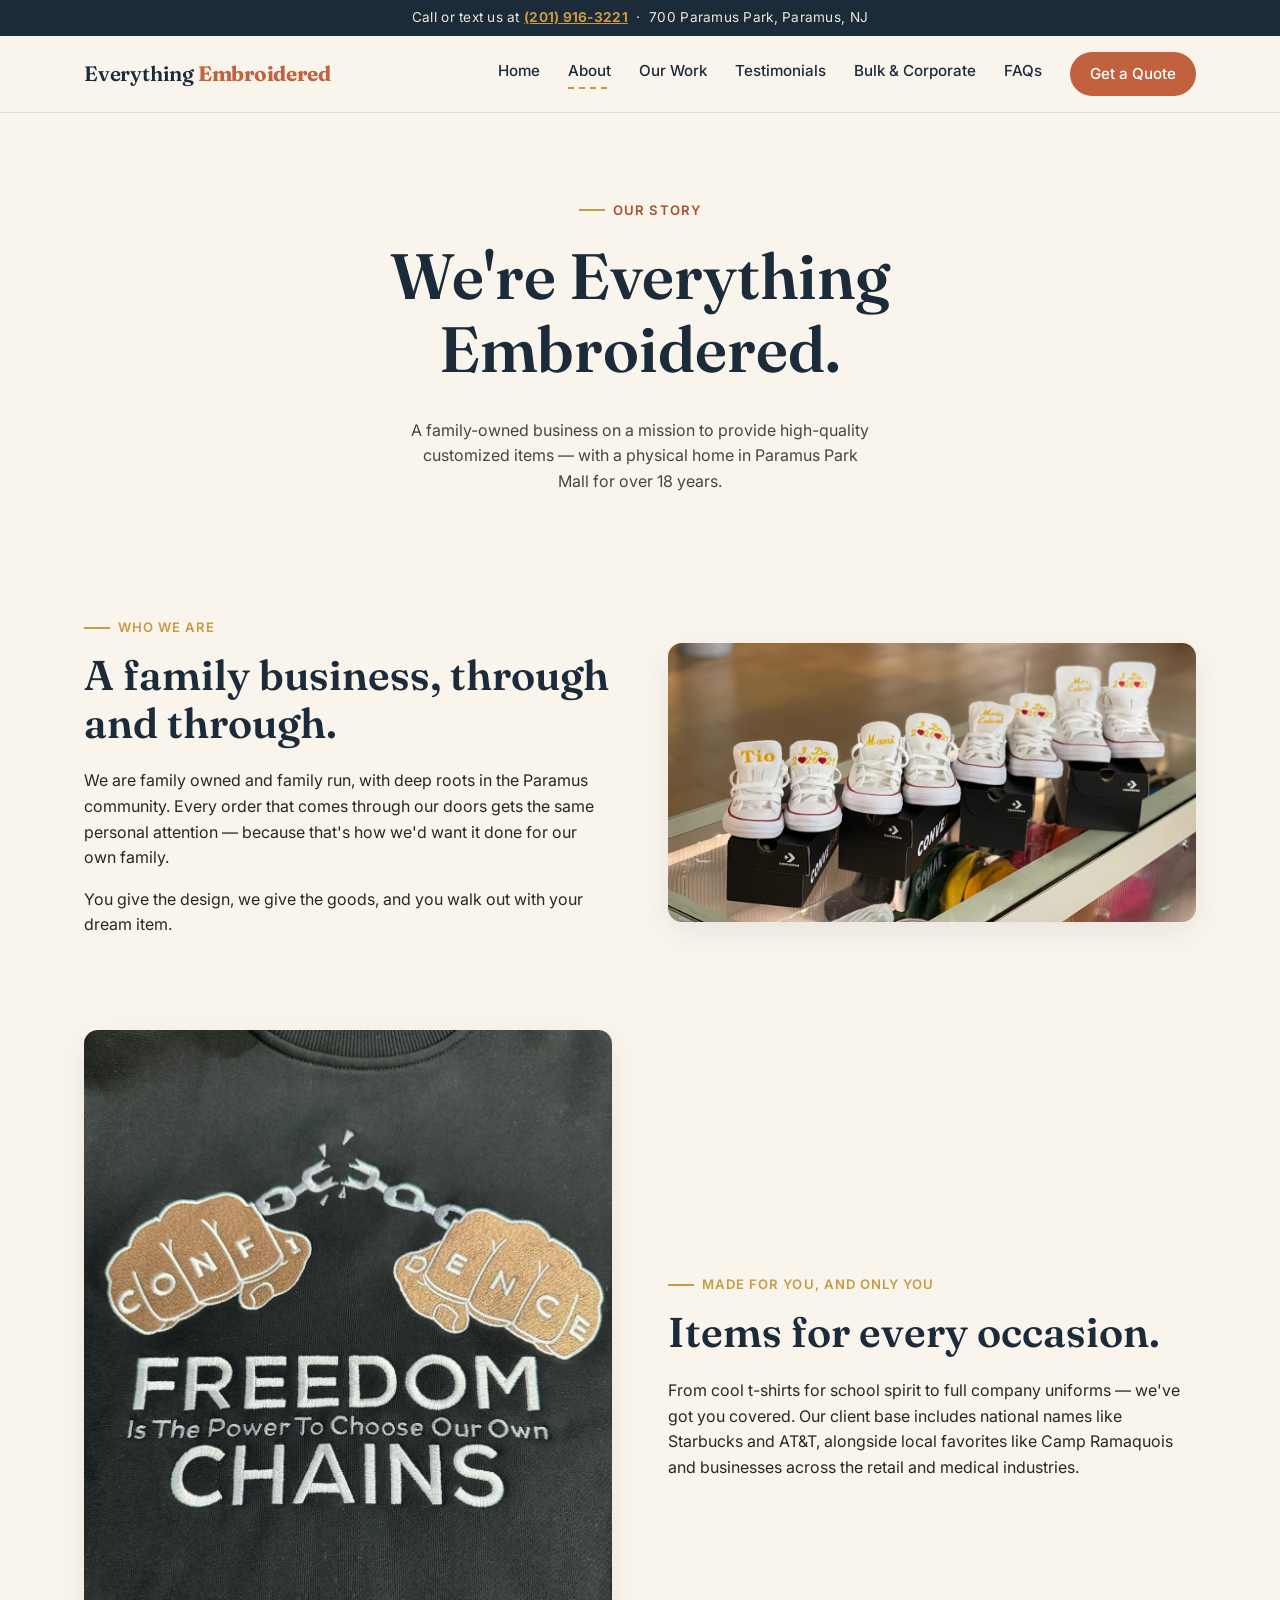
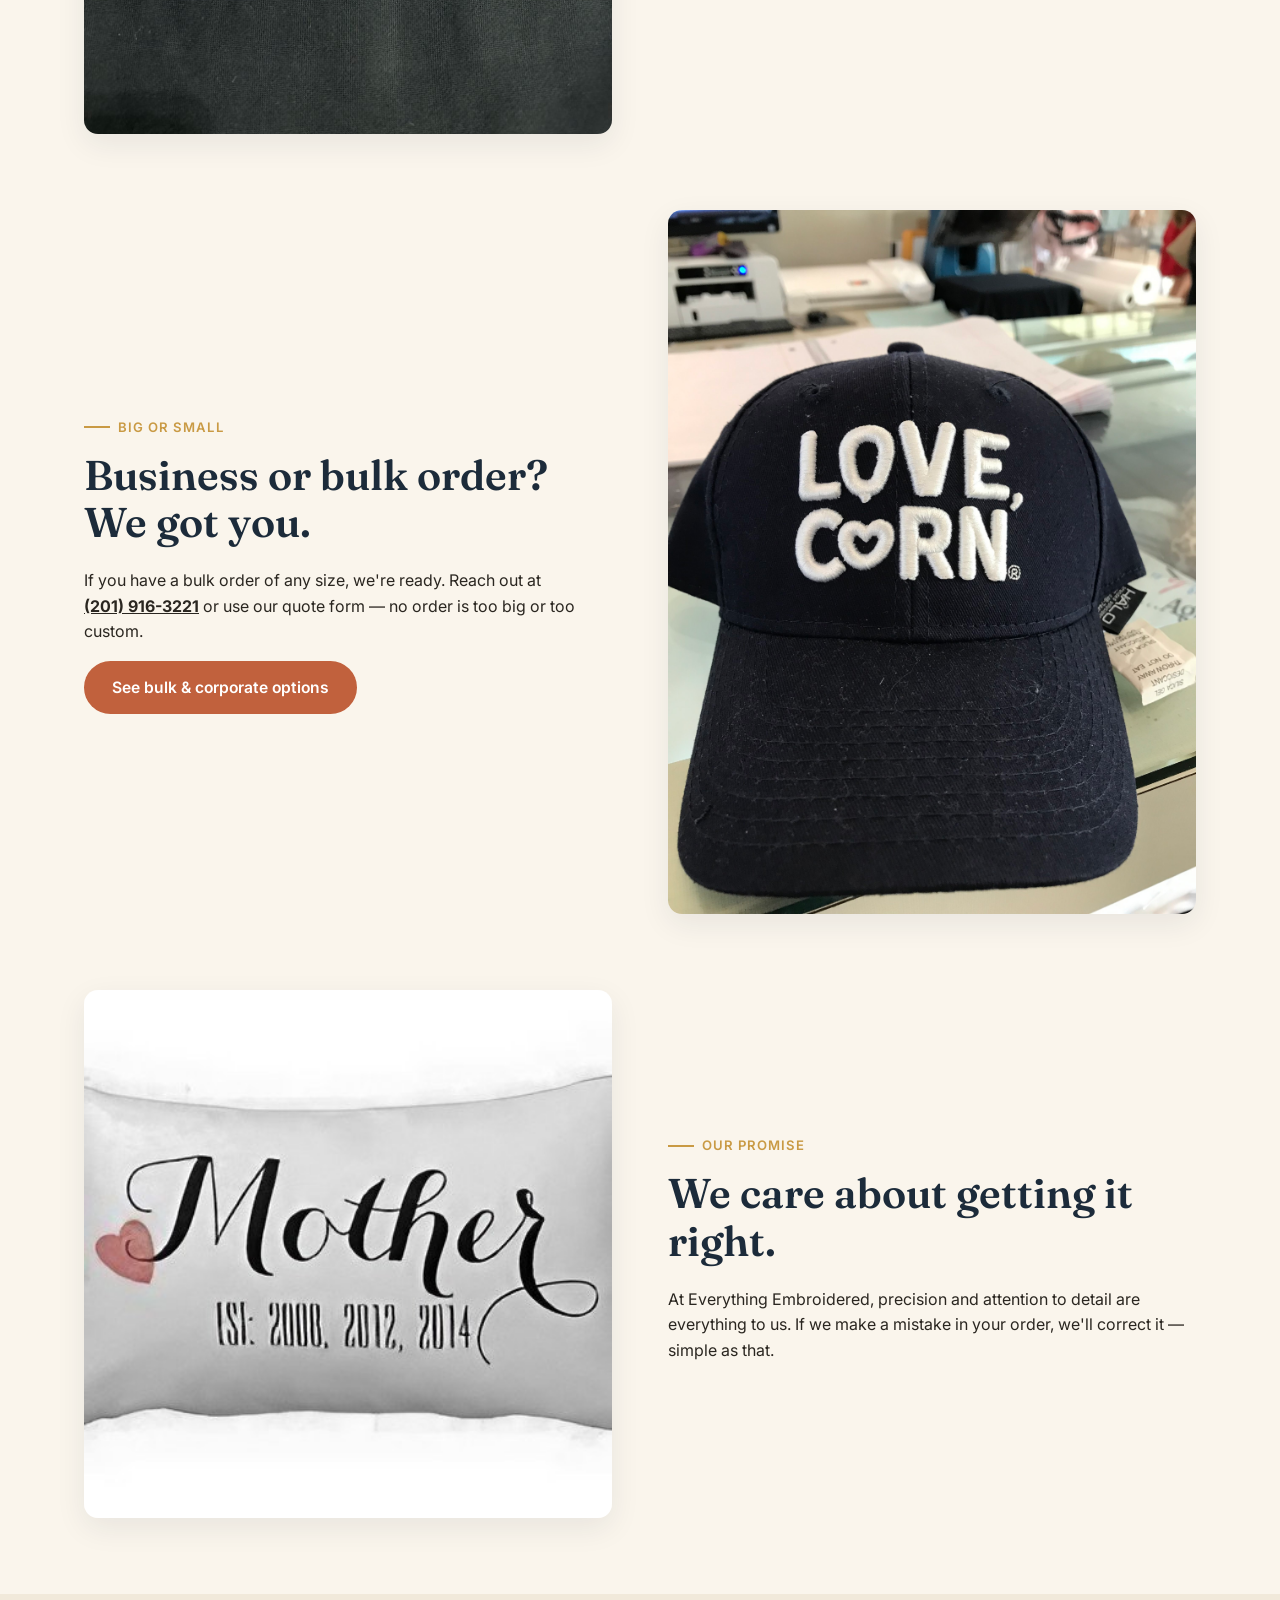
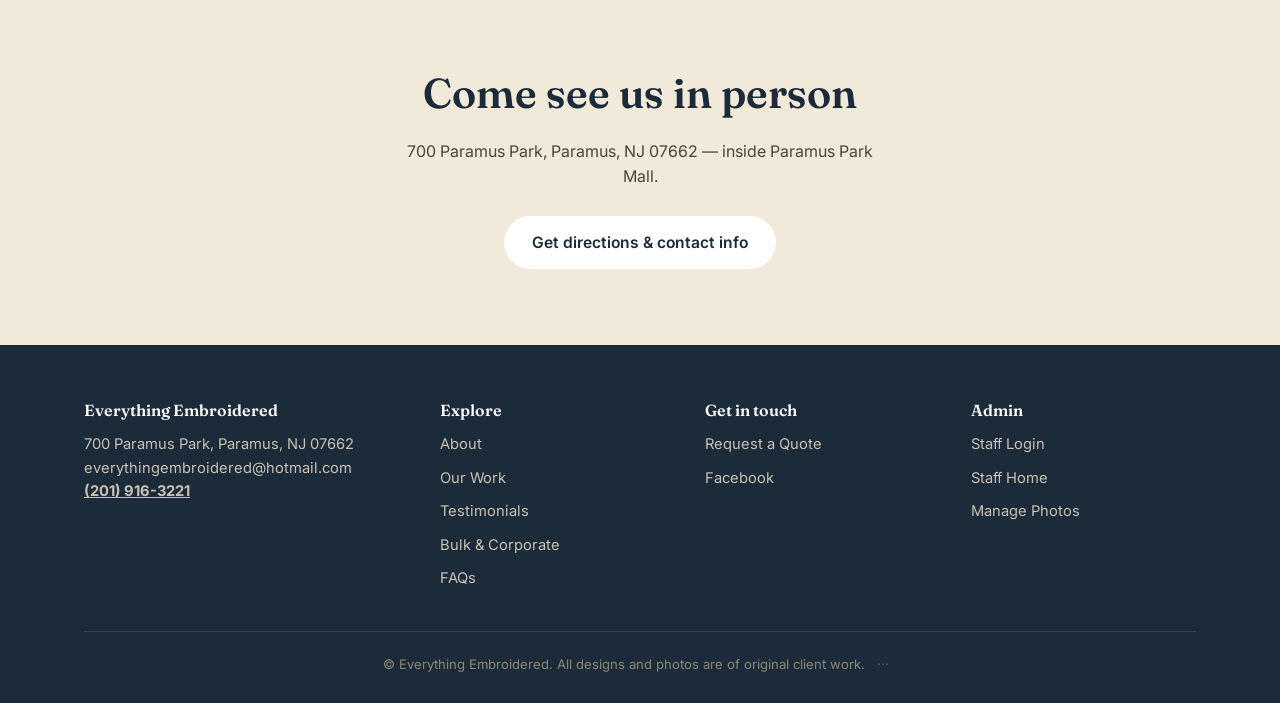
==== commit d06e0232: "Online ordering: order page (staff-only until opened), staff order board, staff home, drag-and-drop " ====
--- a/about.html
+++ b/about.html
@@ -141,7 +141,8 @@
         <h4>Admin</h4>
         <div class="footer-links">
           <a href="#" id="staffGate2">Staff Login</a>
-          <a href="admin.html">Manage Photos</a>
+          <a href="/staff">Staff Home</a>
+          <a href="/admin">Manage Photos</a>
         </div>
       </div>
     </div>
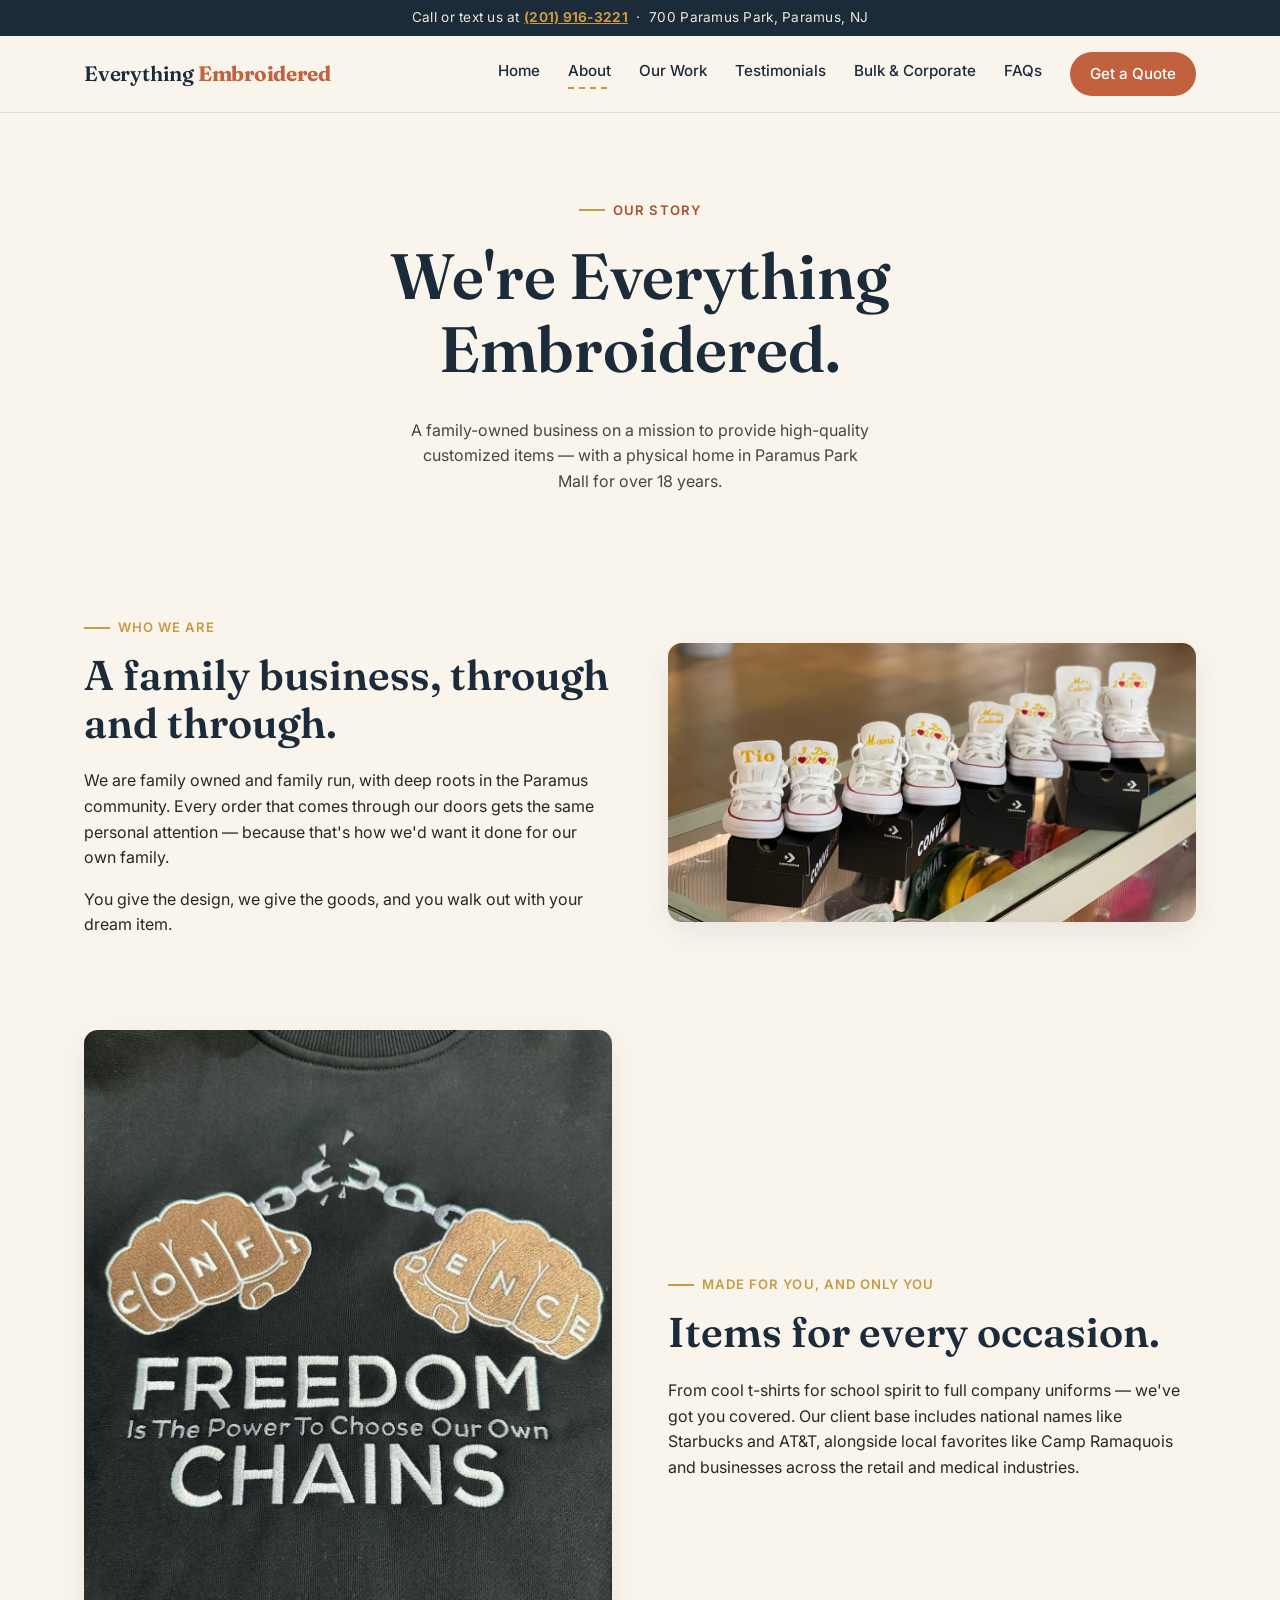
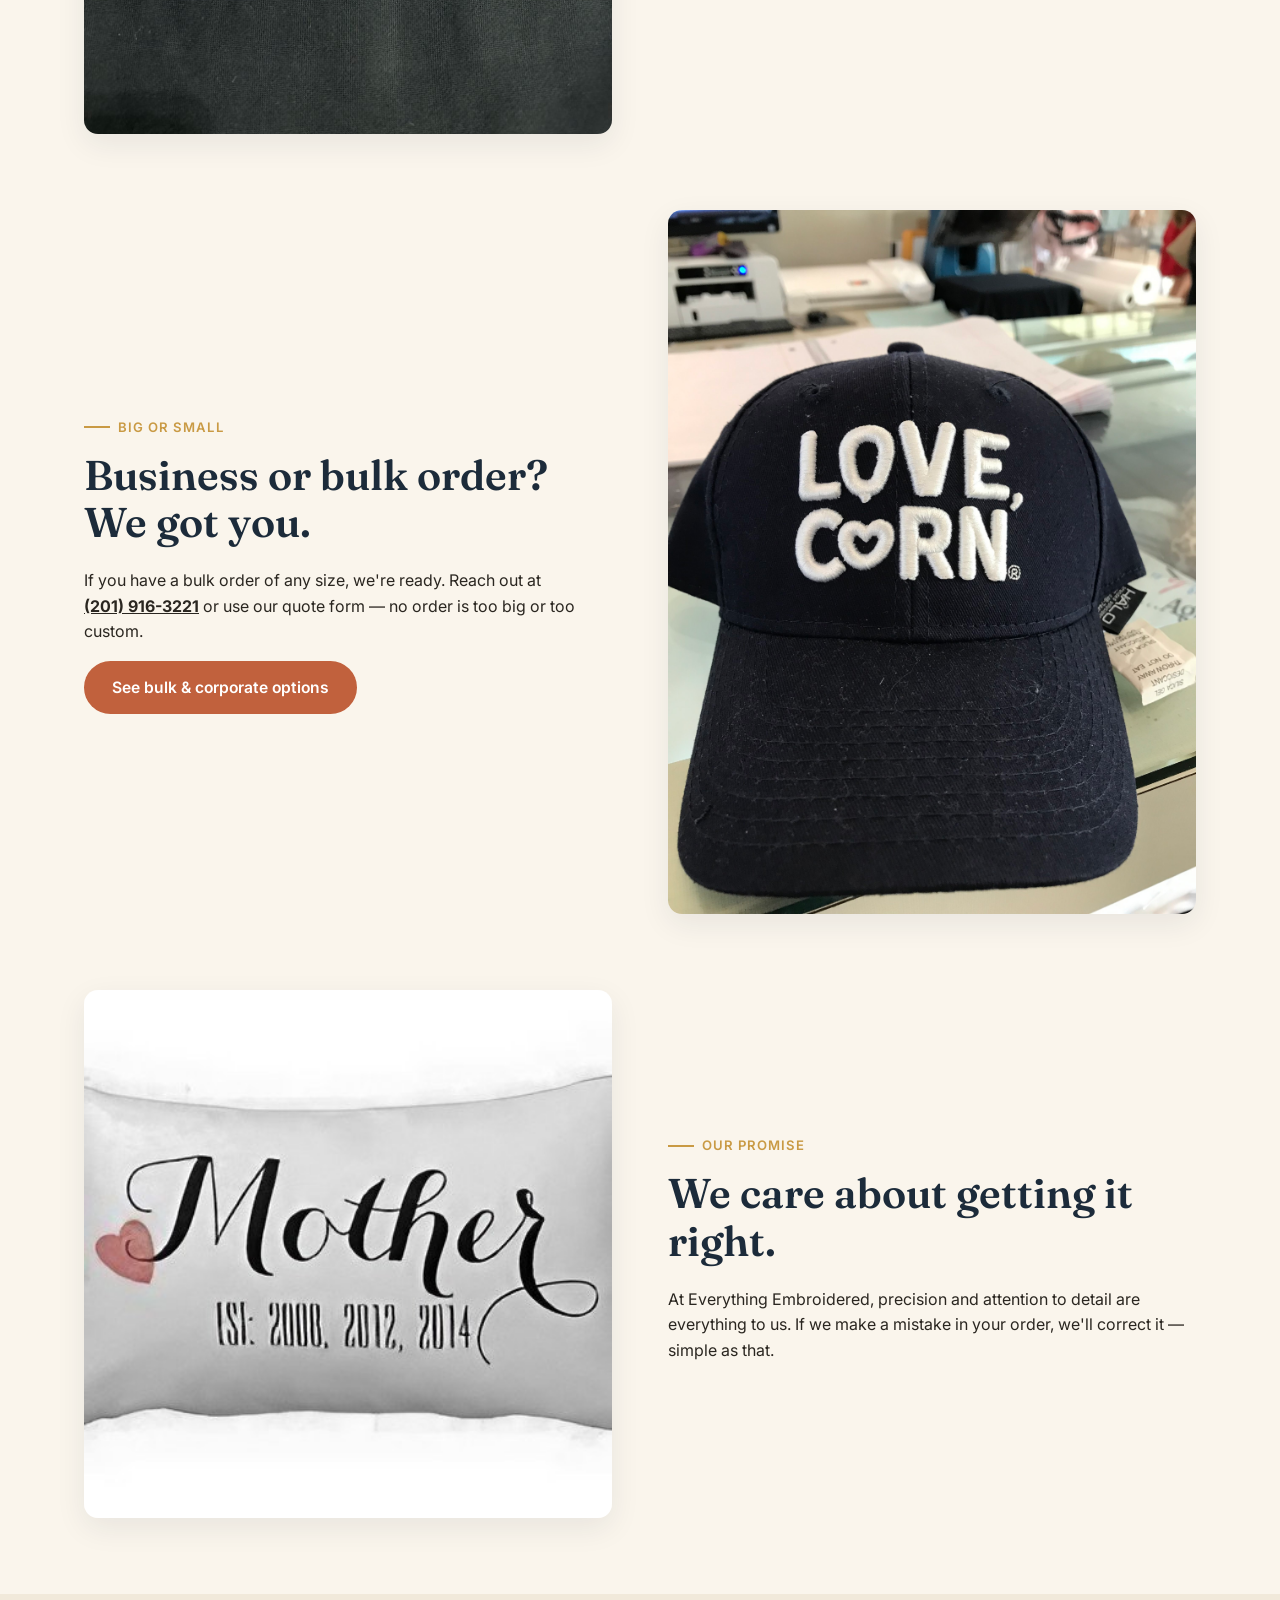
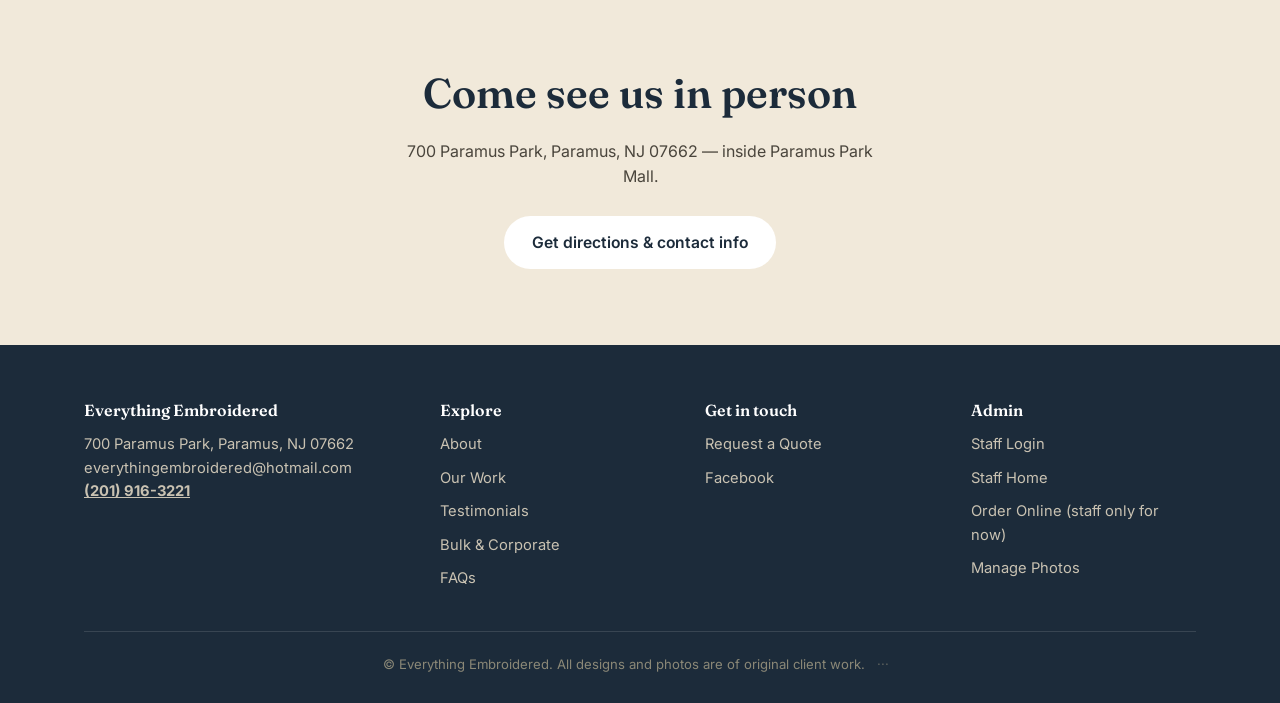
==== commit 4eed85bf: "Realistic photo mockups (tinted garment photos, design blended into fabric), remove stocking mockup," ====
--- a/about.html
+++ b/about.html
@@ -142,6 +142,7 @@
         <div class="footer-links">
           <a href="#" id="staffGate2">Staff Login</a>
           <a href="/staff">Staff Home</a>
+          <a href="/order">Order Online (staff only for now)</a>
           <a href="/admin">Manage Photos</a>
         </div>
       </div>
